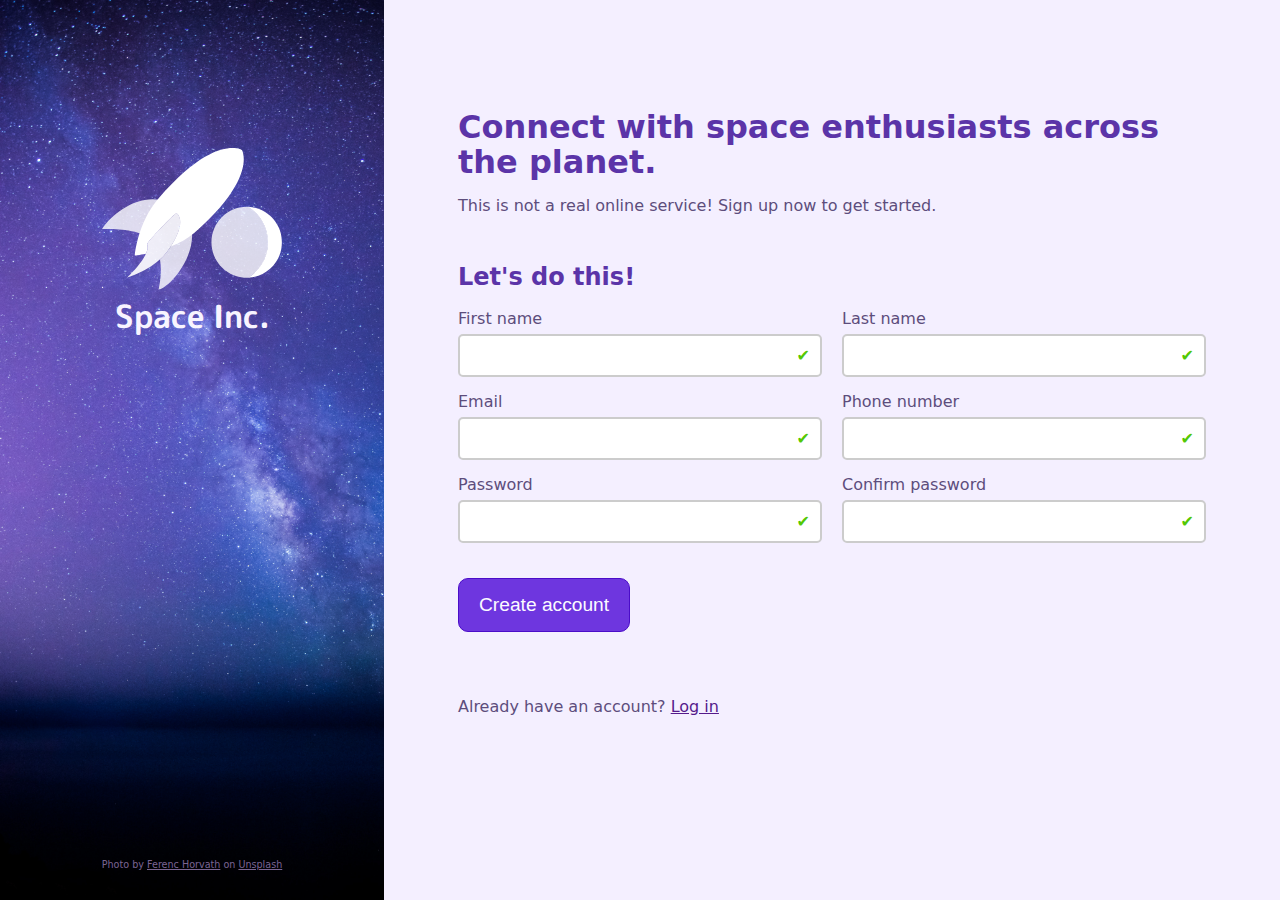
==== index.html @ fbf95173 "Main layout done" ====
<!DOCTYPE html>
<html lang="en">
<head>
    <meta charset="UTF-8">
    <meta http-equiv="X-UA-Compatible" content="IE=edge">
    <meta name="viewport" content="width=device-width, initial-scale=1.0">
    <link rel="stylesheet" href="./styles.css">
    <title>Sign-up Form</title>
</head>
<body>
    <div class="section left">
        <div class="logo">      
            <img src="./images/rocket-logo-white.svg" alt="rocket">
            <h1>Space Inc.</h1>
        </div>
        <div class="photo-credits">
            Photo by <a href="https://unsplash.com/@designhorf?utm_source=unsplash&utm_medium=referral&utm_content=creditCopyText">Ferenc Horvath</a> on <a href="https://unsplash.com/?utm_source=unsplash&utm_medium=referral&utm_content=creditCopyText">Unsplash</a>
        </div>
    </div>
    <div class="section right">
        <div class="sign-up-blurb">
            <h1>Connect with space enthusiasts across the planet.</h1>
            <p>
                This is not a real online service!
                Sign up now to get started.
            </p>
        </div>
        <div class="form">
            <h2>Let's do this!</h2>
            <form action="">
                <div class="field-row">
                    <div class="field">
                        <label for="first-name">First name</label>
                        <input id="first-name" type="text" name="first-name" maxlength="64" title="a-z, A-Z, hypens and spaces allowed" pattern="[a-zA-Z- ]+">
                        <span></span>
                    </div>
                    <div class="field">
                        <label for="last-name">Last name</label>
                        <input id="last-name" type="text" name="last-name" maxlength="64">
                        <span></span>
                    </div>
                </div>
                <div class="field-row">
                    <div class="field">
                        <label for="email">Email</label>
                        <input id="email" type="email" name="email" maxlength="64">
                        <span></span>
                    </div>
                    <div class="field">
                        <label for="phone-number">Phone number</label>
                        <input id="phone-number" type="tel" name="phone-number" max="20">
                        <span></span>
                    </div>
                </div>
                <div class="field-row">
                    <div class="field">
                        <label for="password">Password</label>
                        <input id="password" type="password" name="password" maxlength="30" pattern="">
                        <span></span>
                    </div>
                    <div class="field">
                        <label for="confirm-password">Confirm password</label>
                        <input id="confirm-pasword" type="password" name="confirm-password" maxlength="30">
                        <span></span>
                    </div>
                </div>
                <button>Create account</button>
            </form>
        </div>
        <div class="login-link">Already have an account? <a href="">Log in</a></div>
    </div>

</body>
</html>
---- styles.css ----
@import url('https://fonts.googleapis.com/css2?family=M+PLUS+Rounded+1c:wght@500;700&display=swap');

:root {
    font-family: system-ui, -apple-system, BlinkMacSystemFont, 'Segoe UI', Roboto, Oxygen, Ubuntu, Cantarell, 'Open Sans', 'Helvetica Neue', sans-serif;
    color: #5d4d7c;

}

* {
    margin: 0;
    padding: 0;
    box-sizing: border-box;
}

body {
    height: 100vh;
    display: flex;
}
.section {
    padding: 20px;
}

.left {
    background-color: blue;
    flex: 1 1 30%;
    display: flex;
    background: url(./images/space.jpg);
    background-size:cover;
    color: #fff;
    flex-direction: column;
    align-items: center;
    justify-content: space-between;
}
.logo {
    font-family: 'M PLUS Rounded 1c', sans-serif;
    display: flex;
    flex-direction: column;
    justify-content: center;
    align-items: center;
    padding-top: 10vw;
    text-align: center;
}
.logo img {
    width: 60%;
    margin-bottom: 0.6rem;
}
.logo h1 {
    color: #f8f4ff;
}

.photo-credits, .photo-credits a {
    font-size: 0.6rem;
    color: rgba(205, 170, 241, 0.6);
    margin-bottom: 10px;
}


.right {
    background-color: #f4efff;
    flex: 1 1 70%;
    display: flex;
    flex-direction: column;
    padding-inline: calc(10px + 5vw);
}

.sign-up-blurb {
    padding-top: 10vh;
    line-height: 1.3rem;
}

h1 {
    margin-bottom: 1rem;
    line-height: 2.2rem;
    color: #5b34a8;
}

h2 {
    margin-bottom: 1rem;
    line-height: 1.9rem;
    color: #5b34a8;
}

p {
    margin-top: 1rem ;
}

.form {
    display: flex;
    flex-direction: column;
    padding-block: 5vh;
}

form {
    background-color: ;
}

.field-row {
    width: 100%;
    display: flex;
    gap: 20px;
    margin-bottom: 15px;
}

.field {
    width: min(50%, 400px);
    display: flex;
    flex-direction: column;
    position: relative;
}

.field label {
    padding-bottom: 6px;
}
.field span {
    position: absolute;
    bottom: 12px;
    right: 12px;
}

input {
    padding-block: 12px;
    padding-inline: 15px;
    border-radius: 5px;
    border: 2px solid #ccc;
    color: #444;
    padding-right: 30px;
}

input:invalid {
    outline: none;
    border: 2px solid rgb(197, 28, 28) !important;
}

input:invalid + span::before {
    content: "𐄂";
    color: red;
}
input:valid + span::before {
    content: "✔︎";
    color: rgb(83, 200, 5);
}

input:focus {
    outline: none !important;
    border: 2px solid #4b0cc9;
}

button {
    padding-block: 15px;
    padding-inline: 20px;
    margin-block: 20px;
    border-radius: 10px;
    border: 1px solid #4b0cc9;
    cursor: pointer;
    background-color: #6e36df;
    color: #fbfaff;
    font-size: 1.2rem;
}

button:hover {
    background-color: #6339b5;
}
button:active {
    background-color: #7e4fdc;
}
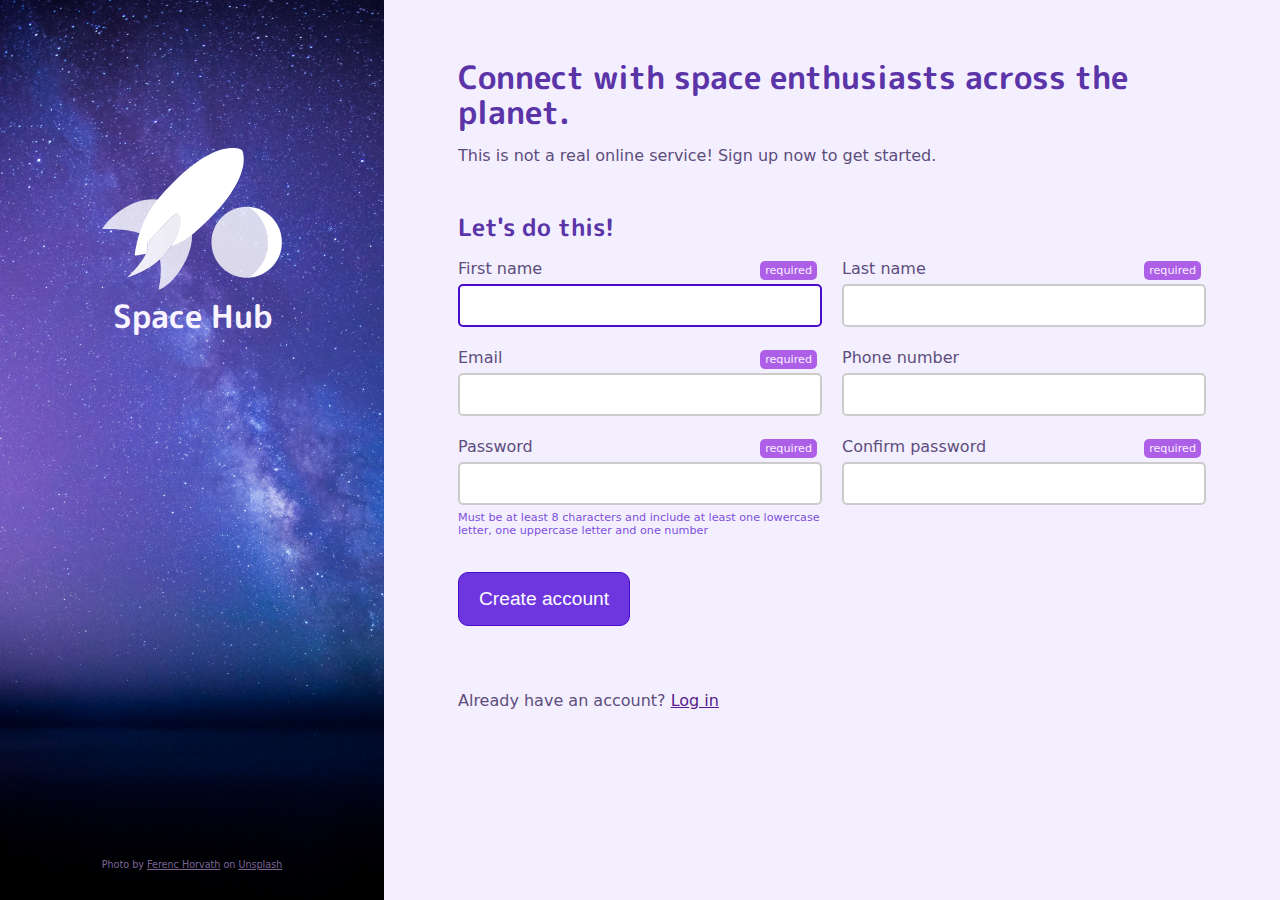
==== commit 085b8f3e: "Finish design. Complete javascript validation." ====
--- a/index.html
+++ b/index.html
@@ -11,7 +11,7 @@
     <div class="section left">
         <div class="logo">      
             <img src="./images/rocket-logo-white.svg" alt="rocket">
-            <h1>Space Inc.</h1>
+            <h1>Space Hub</h1>
         </div>
         <div class="photo-credits">
             Photo by <a href="https://unsplash.com/@designhorf?utm_source=unsplash&utm_medium=referral&utm_content=creditCopyText">Ferenc Horvath</a> on <a href="https://unsplash.com/?utm_source=unsplash&utm_medium=referral&utm_content=creditCopyText">Unsplash</a>
@@ -27,48 +27,48 @@
         </div>
         <div class="form">
             <h2>Let's do this!</h2>
-            <form action="">
+            <form action="" method="post">
                 <div class="field-row">
                     <div class="field">
-                        <label for="first-name">First name</label>
-                        <input id="first-name" type="text" name="first-name" maxlength="64" title="a-z, A-Z, hypens and spaces allowed" pattern="[a-zA-Z- ]+">
-                        <span></span>
+                        <label for="first-name">First name <span class="required">required</span></label>
+                        <input id="first-name" type="text" name="first-name" maxlength="64" placeholder=" " title="a-z, A-Z, hyphens and spaces allowed" pattern="^[a-zA-Z- ]+$" required autofocus>
+                        <div class="error-message"></div>
                     </div>
                     <div class="field">
-                        <label for="last-name">Last name</label>
-                        <input id="last-name" type="text" name="last-name" maxlength="64">
-                        <span></span>
+                        <label for="last-name">Last name <span class="required">required</span></label>
+                        <input id="last-name" type="text" name="last-name" maxlength="64" title="a-z, A-Z, hyphens and spaces allowed" pattern="^[a-zA-Z- ]+$" required>
+                        <div class="error-message"></div>
                     </div>
                 </div>
                 <div class="field-row">
                     <div class="field">
-                        <label for="email">Email</label>
-                        <input id="email" type="email" name="email" maxlength="64">
-                        <span></span>
+                        <label for="email">Email <span class="required">required</span></label>
+                        <input id="email" type="email" name="email" maxlength="64" title="Must contain @" pattern="^[a-zA-Z0-9.!#$%&'*+/=?^_`{|}~-]+@[a-zA-Z0-9-]+(?:\.[a-zA-Z0-9-]+)*$" required>
+                        <div class="error-message"></div>
                     </div>
                     <div class="field">
                         <label for="phone-number">Phone number</label>
-                        <input id="phone-number" type="tel" name="phone-number" max="20">
-                        <span></span>
+                        <input id="phone-number" type="tel" name="phone-number" minlength="6" maxlength="15" title="Must contain 6-16 numbers" pattern="[0-9 \-\+]{6,16}">
+                        <div class="error-message"></div>
                     </div>
                 </div>
                 <div class="field-row">
                     <div class="field">
-                        <label for="password">Password</label>
-                        <input id="password" type="password" name="password" maxlength="30" pattern="">
-                        <span></span>
+                        <label for="password">Password <span class="required">required</span></label>
+                        <input id="password" type="password" name="password" minlength="8" maxlength="30" pattern="^(?=.*\d)(?=.*[a-z])(?=.*[A-Z])(?!.*\s).*$" required>
+                        <div class="message">Must be at least 8 characters and include at least one lowercase letter, one uppercase letter and one number</div>
                     </div>
                     <div class="field">
-                        <label for="confirm-password">Confirm password</label>
-                        <input id="confirm-pasword" type="password" name="confirm-password" maxlength="30">
-                        <span></span>
+                        <label for="confirm-password">Confirm password <span class="required">required</span></label>
+                        <input id="confirm-password" type="password" name="confirm-password" maxlength="30" pattern="^(?=.*\d)(?=.*[a-z])(?=.*[A-Z])(?!.*\s).*$" required>
+                        <div class="error-message"></div>
                     </div>
                 </div>
-                <button>Create account</button>
+                <button id="submit" type="submit">Create account</button>
             </form>
         </div>
         <div class="login-link">Already have an account? <a href="">Log in</a></div>
     </div>
-
+    <script src="./script.js"></script>
 </body>
 </html>--- a/styles.css
+++ b/styles.css
@@ -15,6 +15,7 @@
 body {
     height: 100vh;
     display: flex;
+    flex-wrap: wrap;
 }
 .section {
     padding: 20px;
@@ -64,7 +65,7 @@
 }
 
 .sign-up-blurb {
-    padding-top: 10vh;
+    padding-top: min(4vw, 40px);
     line-height: 1.3rem;
 }
 
@@ -72,12 +73,14 @@
     margin-bottom: 1rem;
     line-height: 2.2rem;
     color: #5b34a8;
+    font-family: 'M PLUS Rounded 1c', sans-serif;
 }
 
 h2 {
     margin-bottom: 1rem;
     line-height: 1.9rem;
     color: #5b34a8;
+    font-family: 'M PLUS Rounded 1c', sans-serif;
 }
 
 p {
@@ -97,24 +100,41 @@
 .field-row {
     width: 100%;
     display: flex;
+    flex-wrap: wrap;
     gap: 20px;
     margin-bottom: 15px;
+    flex: 1;
 }
 
 .field {
-    width: min(50%, 400px);
+    min-width: min(250px, 100%);
     display: flex;
     flex-direction: column;
     position: relative;
+    flex: 1;
 }
 
 .field label {
     padding-bottom: 6px;
 }
-.field span {
+/* .field span {
     position: absolute;
     bottom: 12px;
     right: 12px;
+} */
+
+.required {
+    background-color: #ad5fe8;
+    margin-left: 5px;
+    padding-inline: 5px;
+    padding-block: 3px;
+    color: #f8efff;
+    border-radius: 5px;
+    font-size: 0.7rem;
+    text-align: center;
+    position: absolute;
+    top: 2px;
+    right: 5px;
 }
 
 input {
@@ -124,21 +144,40 @@
     border: 2px solid #ccc;
     color: #444;
     padding-right: 30px;
-}
-
-input:invalid {
     outline: none;
-    border: 2px solid rgb(197, 28, 28) !important;
-}
-
-input:invalid + span::before {
-    content: "𐄂";
-    color: red;
-}
-input:valid + span::before {
-    content: "✔︎";
-    color: rgb(83, 200, 5);
-}
+}
+
+/* .validate:invalid {
+    background-image: url(./images/circle-xmark-solid-red.svg);
+    background-size: 20px;
+    background-position: 95%;
+    background-repeat: no-repeat;
+    transition: 1s;
+    transition-timing-function: cubic-bezier(0.075, 0.82, 0.165, 1);
+    animation: shake 0.3s ease 0s 1 normal forwards;
+    border: 2px solid #DA2E2E;
+} */
+
+.message {
+    font-size: 0.7rem;
+    padding-top: 6px;
+    color: #7e4fdc;
+    flex: 1;
+}
+
+.error-message {
+    font-size: 0.7rem;
+    padding-top: 6px;
+    color: #d81f1f;
+    flex: 1;
+}
+
+/* .validate:valid {
+    background-image: url(./images/circle-check-solid-green.svg);
+    background-size: 20px;
+    background-position: 95%;
+    background-repeat: no-repeat;
+} */
 
 input:focus {
     outline: none !important;
@@ -162,4 +201,56 @@
 }
 button:active {
     background-color: #7e4fdc;
+}
+
+button:disabled {
+    background-color: #555;
+    border: 1px solid #222;
+}
+
+@keyframes shake {
+	0%,
+	100% {
+		transform: translateX(0);
+	}
+
+	10%,
+	30%,
+	50%,
+	70% {
+		transform: translateX(-5px);
+	}
+
+	20%,
+	40%,
+	60% {
+		transform: translateX(5px);
+	}
+
+	80% {
+		transform: translateX(2px);
+	}
+
+	90% {
+		transform: translateX(-2px);
+	}
+}
+
+
+
+.invalid {
+    background-image: url(./images/circle-xmark-solid-red.svg);
+    background-size: 20px;
+    background-position: 96%;
+    background-repeat: no-repeat;
+    transition-timing-function: cubic-bezier(0.075, 0.82, 0.165, 1);
+    animation: shake 0.3s ease 0s 1 normal forwards;
+    border: 2px solid #DA2E2E !important;
+}
+
+.valid {
+    background-image: url(./images/circle-check-solid-green.svg);
+    background-size: 20px;
+    background-position: 96%;
+    background-repeat: no-repeat;
 }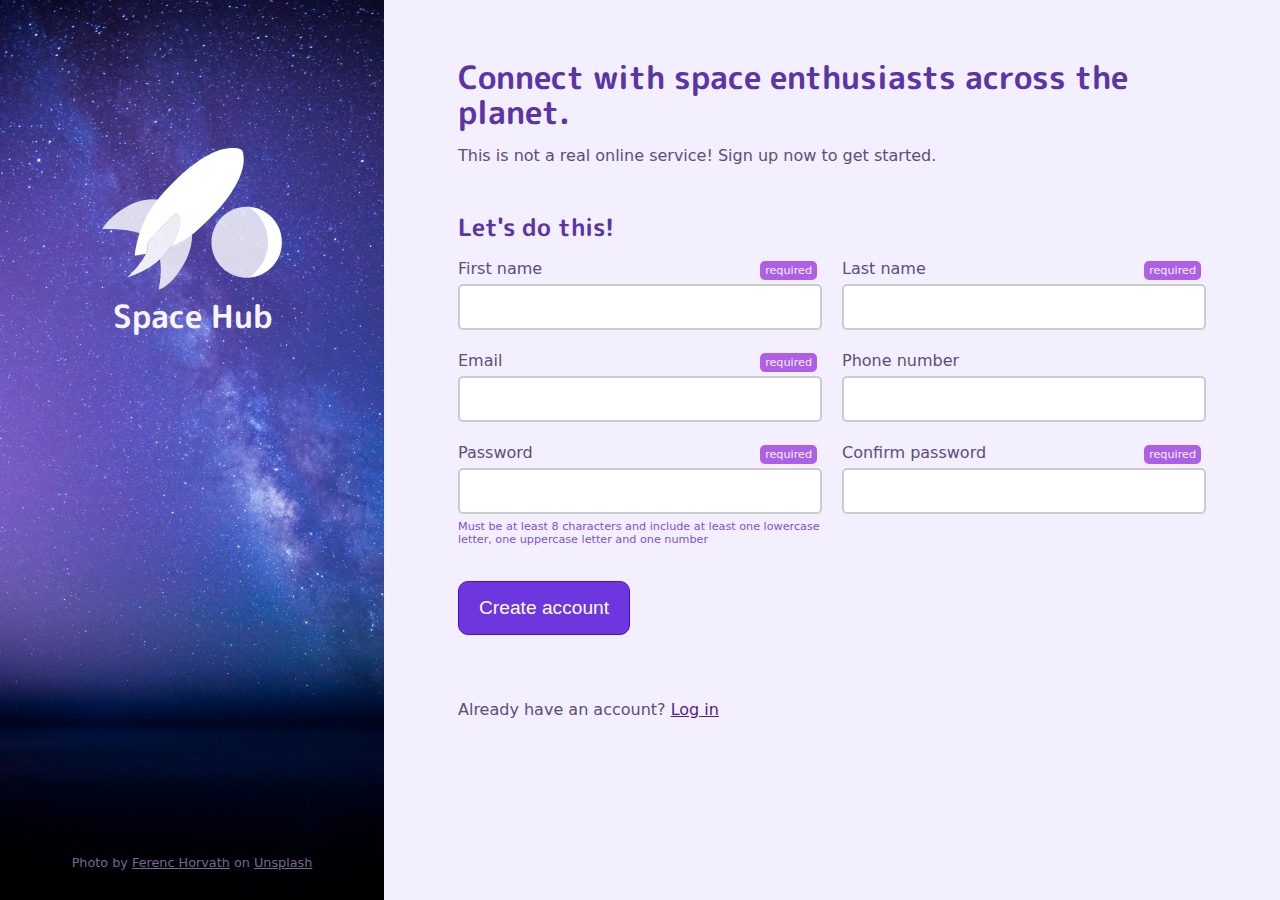
==== commit d5d064b0: "Prevent submission until every field is validated" ====
--- a/index.html
+++ b/index.html
@@ -27,28 +27,28 @@
         </div>
         <div class="form">
             <h2>Let's do this!</h2>
-            <form action="" method="post">
+            <form action="./thanks.html" method="post" novalidate>
                 <div class="field-row">
                     <div class="field">
                         <label for="first-name">First name <span class="required">required</span></label>
-                        <input id="first-name" type="text" name="first-name" maxlength="64" placeholder=" " title="a-z, A-Z, hyphens and spaces allowed" pattern="^[a-zA-Z- ]+$" required autofocus>
+                        <input id="first-name" type="text" name="first-name" maxlength="32" title="a-z, A-Z, hyphens and spaces allowed" required>
                         <div class="error-message"></div>
                     </div>
                     <div class="field">
                         <label for="last-name">Last name <span class="required">required</span></label>
-                        <input id="last-name" type="text" name="last-name" maxlength="64" title="a-z, A-Z, hyphens and spaces allowed" pattern="^[a-zA-Z- ]+$" required>
+                        <input id="last-name" type="text" name="last-name" maxlength="32" title="a-z, A-Z, hyphens and spaces allowed" pattern="^[a-zA-Z- ]+$" required>
                         <div class="error-message"></div>
                     </div>
                 </div>
                 <div class="field-row">
                     <div class="field">
                         <label for="email">Email <span class="required">required</span></label>
-                        <input id="email" type="email" name="email" maxlength="64" title="Must contain @" pattern="^[a-zA-Z0-9.!#$%&'*+/=?^_`{|}~-]+@[a-zA-Z0-9-]+(?:\.[a-zA-Z0-9-]+)*$" required>
+                        <input id="email" type="email" name="email" maxlength="64" title="Must contain @" required>
                         <div class="error-message"></div>
                     </div>
                     <div class="field">
                         <label for="phone-number">Phone number</label>
-                        <input id="phone-number" type="tel" name="phone-number" minlength="6" maxlength="15" title="Must contain 6-16 numbers" pattern="[0-9 \-\+]{6,16}">
+                        <input id="phone-number" type="tel" name="phone-number" minlength="6" maxlength="15" title="Must be a valid phone number" pattern="[0-9 \-\+]{6,16}">
                         <div class="error-message"></div>
                     </div>
                 </div>
--- a/styles.css
+++ b/styles.css
@@ -3,7 +3,7 @@
 :root {
     font-family: system-ui, -apple-system, BlinkMacSystemFont, 'Segoe UI', Roboto, Oxygen, Ubuntu, Cantarell, 'Open Sans', 'Helvetica Neue', sans-serif;
     color: #5d4d7c;
-
+    font-size: 16px;
 }
 
 * {
@@ -16,57 +16,6 @@
     height: 100vh;
     display: flex;
     flex-wrap: wrap;
-}
-.section {
-    padding: 20px;
-}
-
-.left {
-    background-color: blue;
-    flex: 1 1 30%;
-    display: flex;
-    background: url(./images/space.jpg);
-    background-size:cover;
-    color: #fff;
-    flex-direction: column;
-    align-items: center;
-    justify-content: space-between;
-}
-.logo {
-    font-family: 'M PLUS Rounded 1c', sans-serif;
-    display: flex;
-    flex-direction: column;
-    justify-content: center;
-    align-items: center;
-    padding-top: 10vw;
-    text-align: center;
-}
-.logo img {
-    width: 60%;
-    margin-bottom: 0.6rem;
-}
-.logo h1 {
-    color: #f8f4ff;
-}
-
-.photo-credits, .photo-credits a {
-    font-size: 0.6rem;
-    color: rgba(205, 170, 241, 0.6);
-    margin-bottom: 10px;
-}
-
-
-.right {
-    background-color: #f4efff;
-    flex: 1 1 70%;
-    display: flex;
-    flex-direction: column;
-    padding-inline: calc(10px + 5vw);
-}
-
-.sign-up-blurb {
-    padding-top: min(4vw, 40px);
-    line-height: 1.3rem;
 }
 
 h1 {
@@ -87,14 +36,61 @@
     margin-top: 1rem ;
 }
 
+.section {
+    padding: 20px;
+}
+
+.left {
+    background-color: blue;
+    flex: 1 1 30%;
+    display: flex;
+    background: url(./images/space.jpg);
+    background-size:cover;
+    color: #fff;
+    flex-direction: column;
+    align-items: center;
+    justify-content: space-between;
+}
+.logo {
+    font-family: 'M PLUS Rounded 1c', sans-serif;
+    display: flex;
+    flex-direction: column;
+    justify-content: center;
+    align-items: center;
+    padding-top: 10vw;
+    text-align: center;
+}
+.logo img {
+    width: 60%;
+    margin-bottom: 0.6rem;
+}
+.logo h1 {
+    color: #f8f4ff;
+}
+
+.photo-credits, .photo-credits a {
+    font-size: 0.8rem;
+    color: rgba(205, 170, 241, 0.6);
+    margin-bottom: 10px;
+}
+
+.right {
+    background-color: #f4efff;
+    flex: 1 1 70%;
+    display: flex;
+    flex-direction: column;
+    padding-inline: calc(10px + 5vw);
+}
+
+.sign-up-blurb {
+    padding-top: min(4vw, 40px);
+    line-height: 1.3rem;
+}
+
 .form {
     display: flex;
     flex-direction: column;
     padding-block: 5vh;
-}
-
-form {
-    background-color: ;
 }
 
 .field-row {
@@ -117,11 +113,30 @@
 .field label {
     padding-bottom: 6px;
 }
-/* .field span {
-    position: absolute;
-    bottom: 12px;
-    right: 12px;
-} */
+
+.invalid {
+    background-image: url(./images/circle-xmark-solid-red.svg);
+    background-size: 20px;
+    background-position: 96%;
+    background-repeat: no-repeat;
+    transition-timing-function: cubic-bezier(0.075, 0.82, 0.165, 1);
+    animation: shake 0.5s ease forwards;
+    border: 2px solid #DA2E2E !important;
+}
+
+.shake {
+    animation: shake 0.5s ease forwards;
+}
+.shake2 {
+    animation: shake2 0.5s ease forwards;
+}
+
+.valid {
+    background-image: url(./images/circle-check-solid-green.svg);
+    background-size: 20px;
+    background-position: 96%;
+    background-repeat: no-repeat;
+}
 
 .required {
     background-color: #ad5fe8;
@@ -143,20 +158,15 @@
     border-radius: 5px;
     border: 2px solid #ccc;
     color: #444;
-    padding-right: 30px;
+    padding-right: 40px;
     outline: none;
-}
-
-/* .validate:invalid {
-    background-image: url(./images/circle-xmark-solid-red.svg);
-    background-size: 20px;
-    background-position: 95%;
-    background-repeat: no-repeat;
-    transition: 1s;
-    transition-timing-function: cubic-bezier(0.075, 0.82, 0.165, 1);
-    animation: shake 0.3s ease 0s 1 normal forwards;
-    border: 2px solid #DA2E2E;
-} */
+    font-size: 1rem;
+}
+
+input:focus {
+    outline: none !important;
+    border: 2px solid #4b0cc9;
+}
 
 .message {
     font-size: 0.7rem;
@@ -170,18 +180,6 @@
     padding-top: 6px;
     color: #d81f1f;
     flex: 1;
-}
-
-/* .validate:valid {
-    background-image: url(./images/circle-check-solid-green.svg);
-    background-size: 20px;
-    background-position: 95%;
-    background-repeat: no-repeat;
-} */
-
-input:focus {
-    outline: none !important;
-    border: 2px solid #4b0cc9;
 }
 
 button {
@@ -208,9 +206,11 @@
     border: 1px solid #222;
 }
 
+
+/* animations */
+
 @keyframes shake {
-	0%,
-	100% {
+	0%, 100% {
 		transform: translateX(0);
 	}
 
@@ -236,21 +236,32 @@
 	}
 }
 
-
-
-.invalid {
-    background-image: url(./images/circle-xmark-solid-red.svg);
-    background-size: 20px;
-    background-position: 96%;
-    background-repeat: no-repeat;
-    transition-timing-function: cubic-bezier(0.075, 0.82, 0.165, 1);
-    animation: shake 0.3s ease 0s 1 normal forwards;
-    border: 2px solid #DA2E2E !important;
-}
-
-.valid {
-    background-image: url(./images/circle-check-solid-green.svg);
-    background-size: 20px;
-    background-position: 96%;
-    background-repeat: no-repeat;
-}+@keyframes shake2 {
+	0%,
+	100% {
+		transform: translateX(0);
+	}
+
+	10%,
+	30%,
+	50%,
+	70% {
+		transform: translateX(-5px);
+	}
+
+	20%,
+	40%,
+	60% {
+		transform: translateX(5px);
+	}
+
+	80% {
+		transform: translateX(2px);
+	}
+
+	90% {
+		transform: translateX(-2px);
+	}
+}
+
+
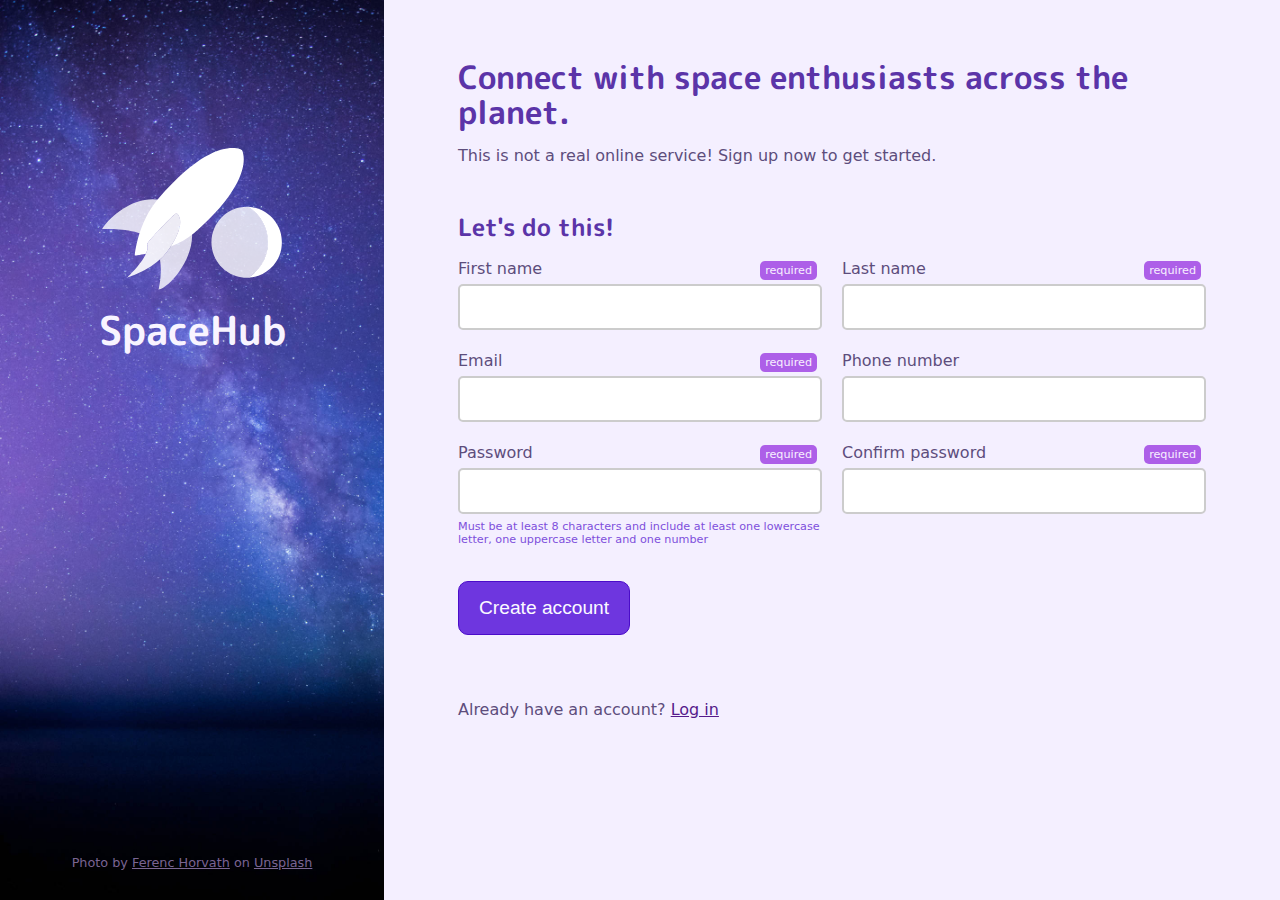
==== commit acfe08bd: "Add favicon. Tweak design" ====
--- a/index.html
+++ b/index.html
@@ -4,14 +4,15 @@
     <meta charset="UTF-8">
     <meta http-equiv="X-UA-Compatible" content="IE=edge">
     <meta name="viewport" content="width=device-width, initial-scale=1.0">
+    <link rel="shortcut icon" href="./images/favicon.jpg" type="image/x-icon">
     <link rel="stylesheet" href="./styles.css">
-    <title>Sign-up Form</title>
+    <title>SpaceHub - Sign-up Form</title>
 </head>
 <body>
     <div class="section left">
         <div class="logo">      
             <img src="./images/rocket-logo-white.svg" alt="rocket">
-            <h1>Space Hub</h1>
+            <h1>SpaceHub</h1>
         </div>
         <div class="photo-credits">
             Photo by <a href="https://unsplash.com/@designhorf?utm_source=unsplash&utm_medium=referral&utm_content=creditCopyText">Ferenc Horvath</a> on <a href="https://unsplash.com/?utm_source=unsplash&utm_medium=referral&utm_content=creditCopyText">Unsplash</a>
--- a/styles.css
+++ b/styles.css
@@ -44,7 +44,7 @@
     background-color: blue;
     flex: 1 1 30%;
     display: flex;
-    background: url(./images/space.jpg);
+    background: url(./images/space-lq.jpg);
     background-size:cover;
     color: #fff;
     flex-direction: column;
@@ -66,6 +66,9 @@
 }
 .logo h1 {
     color: #f8f4ff;
+    font-size: 2.5rem;
+    margin-top: 1.5vh;
+    margin-bottom: 30px;
 }
 
 .photo-credits, .photo-credits a {
